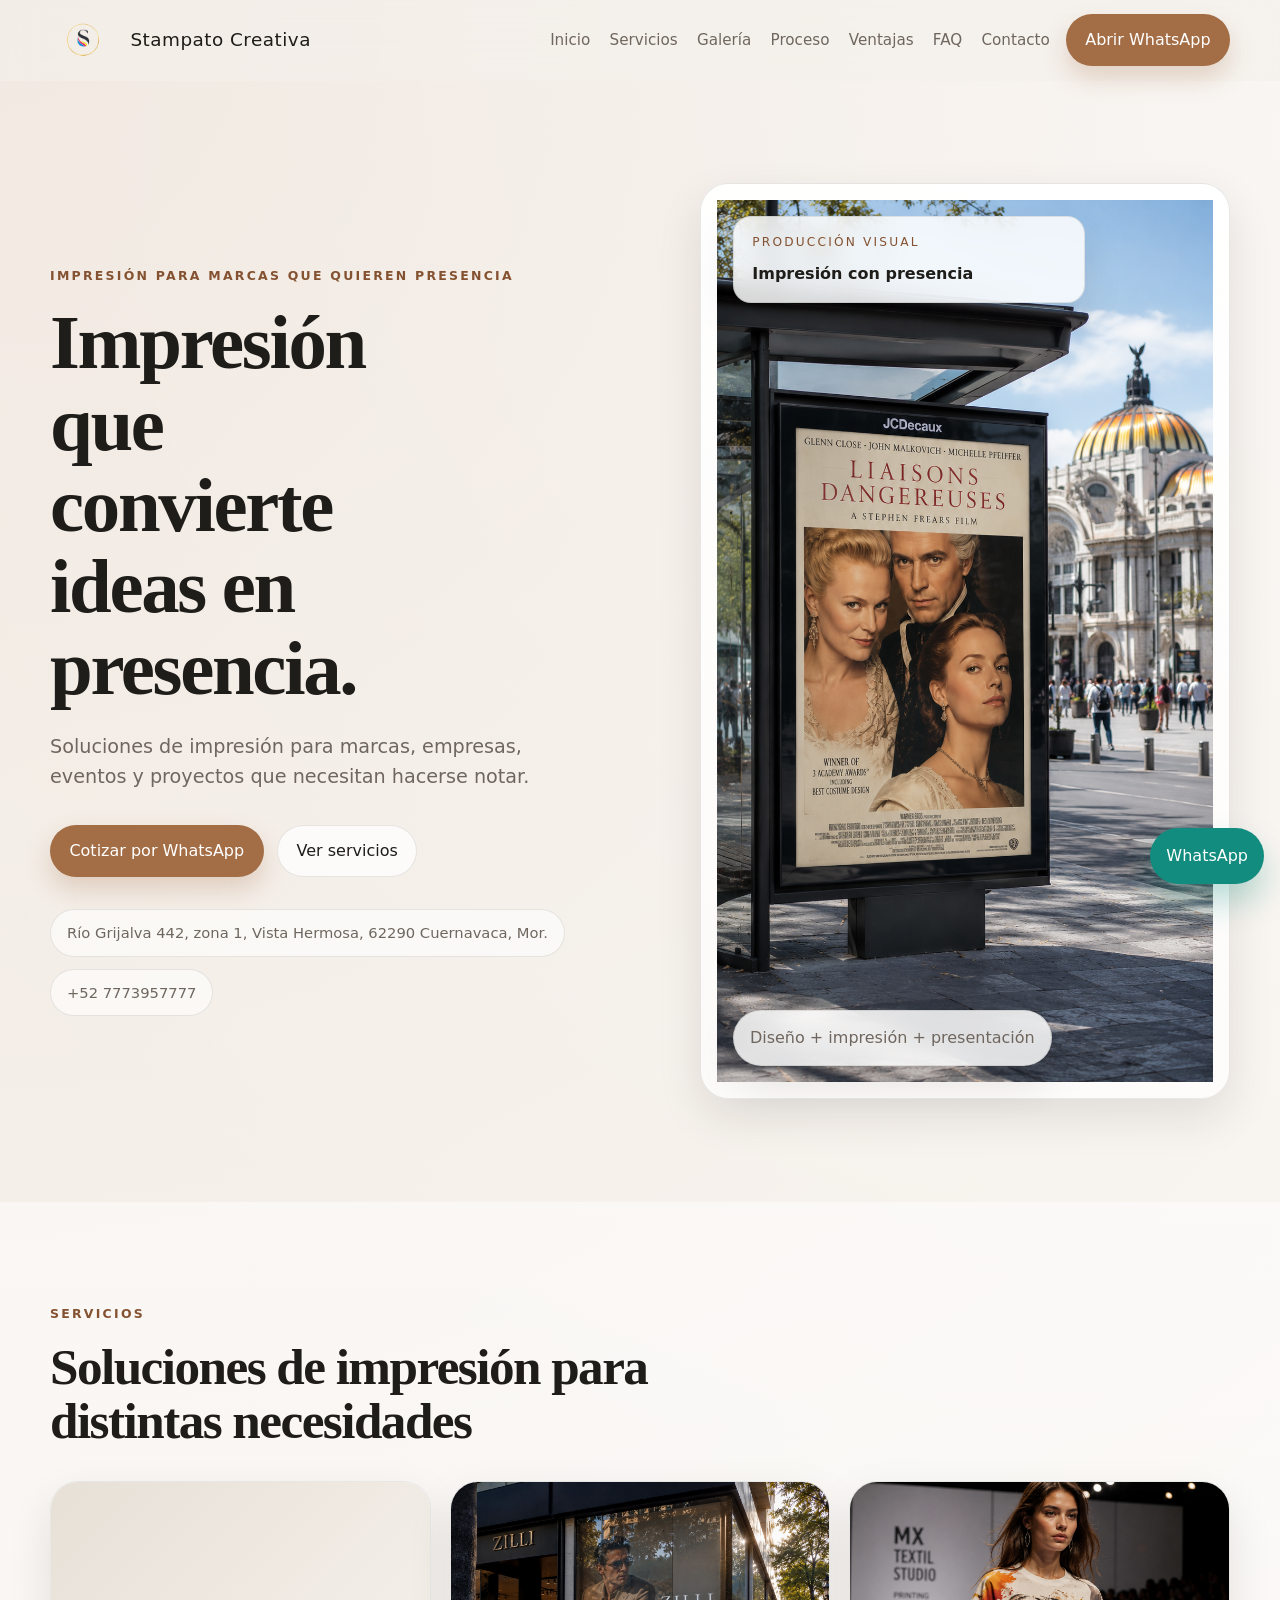
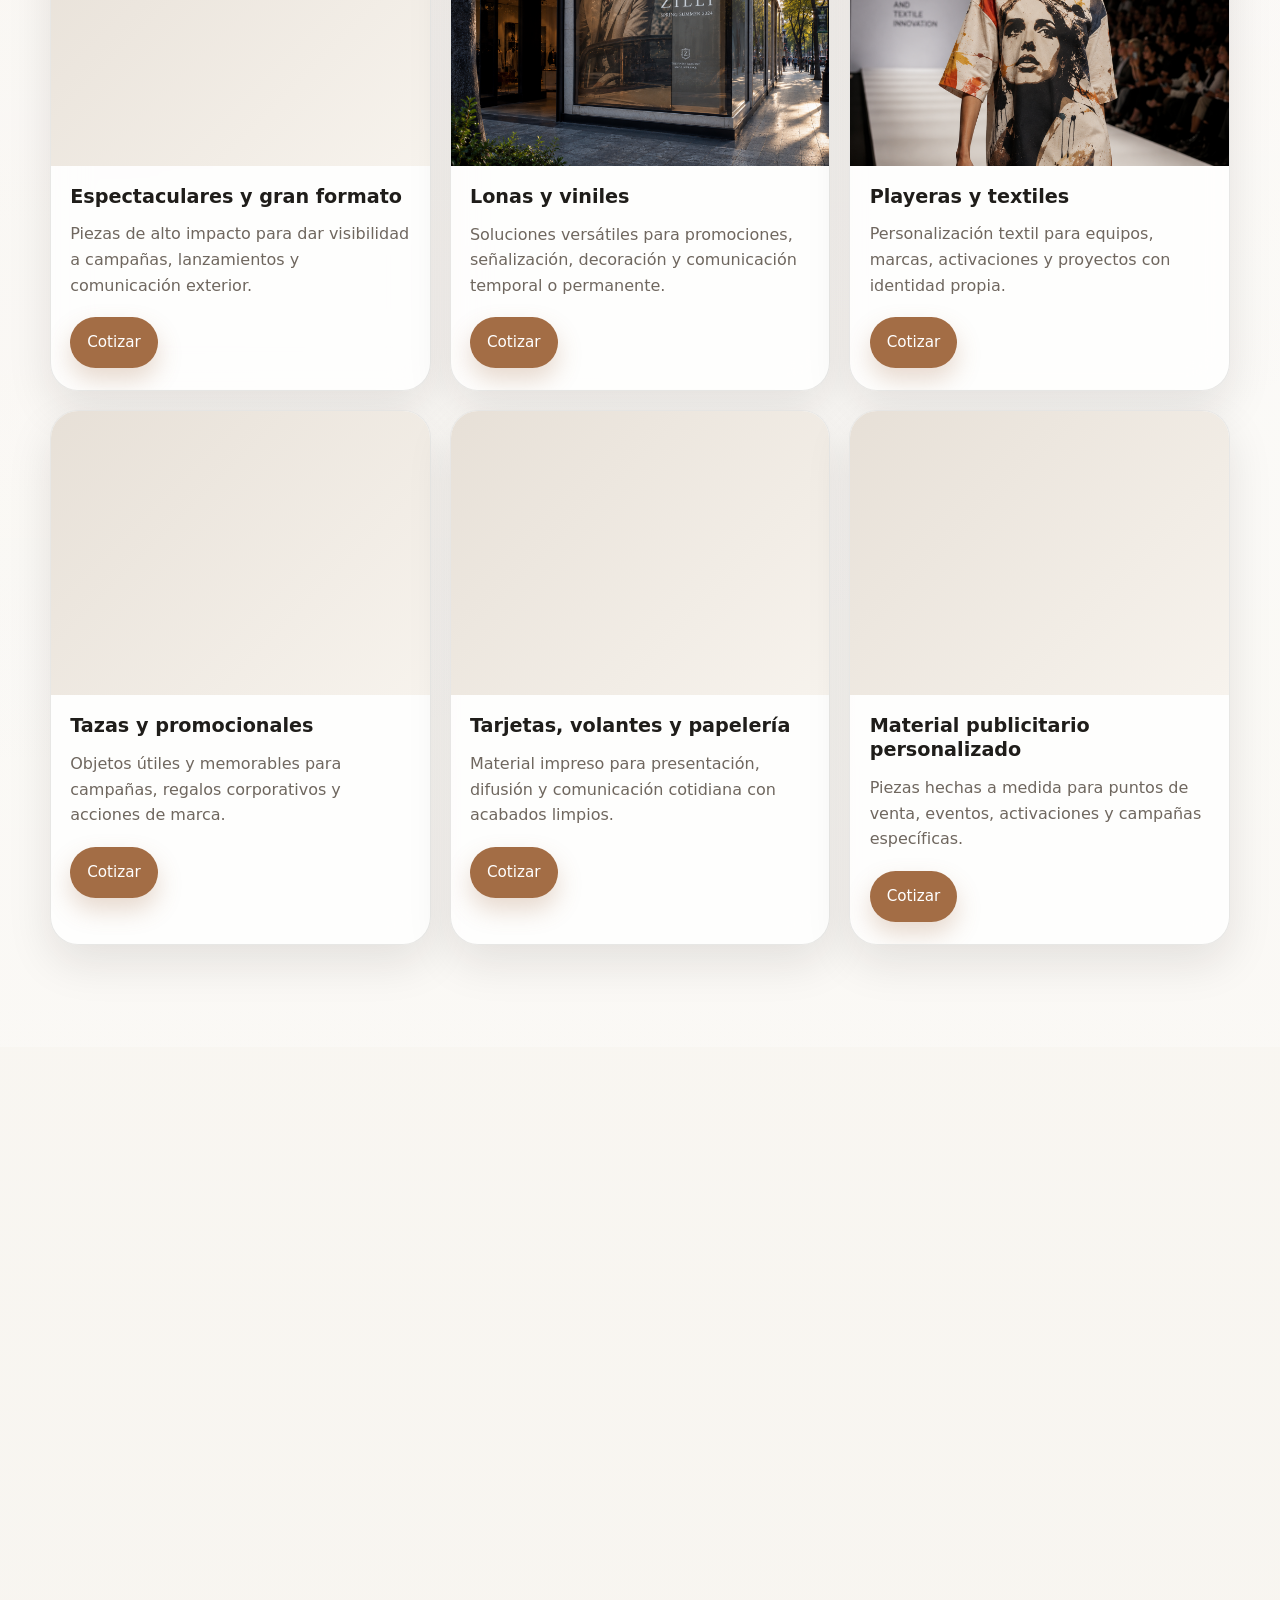
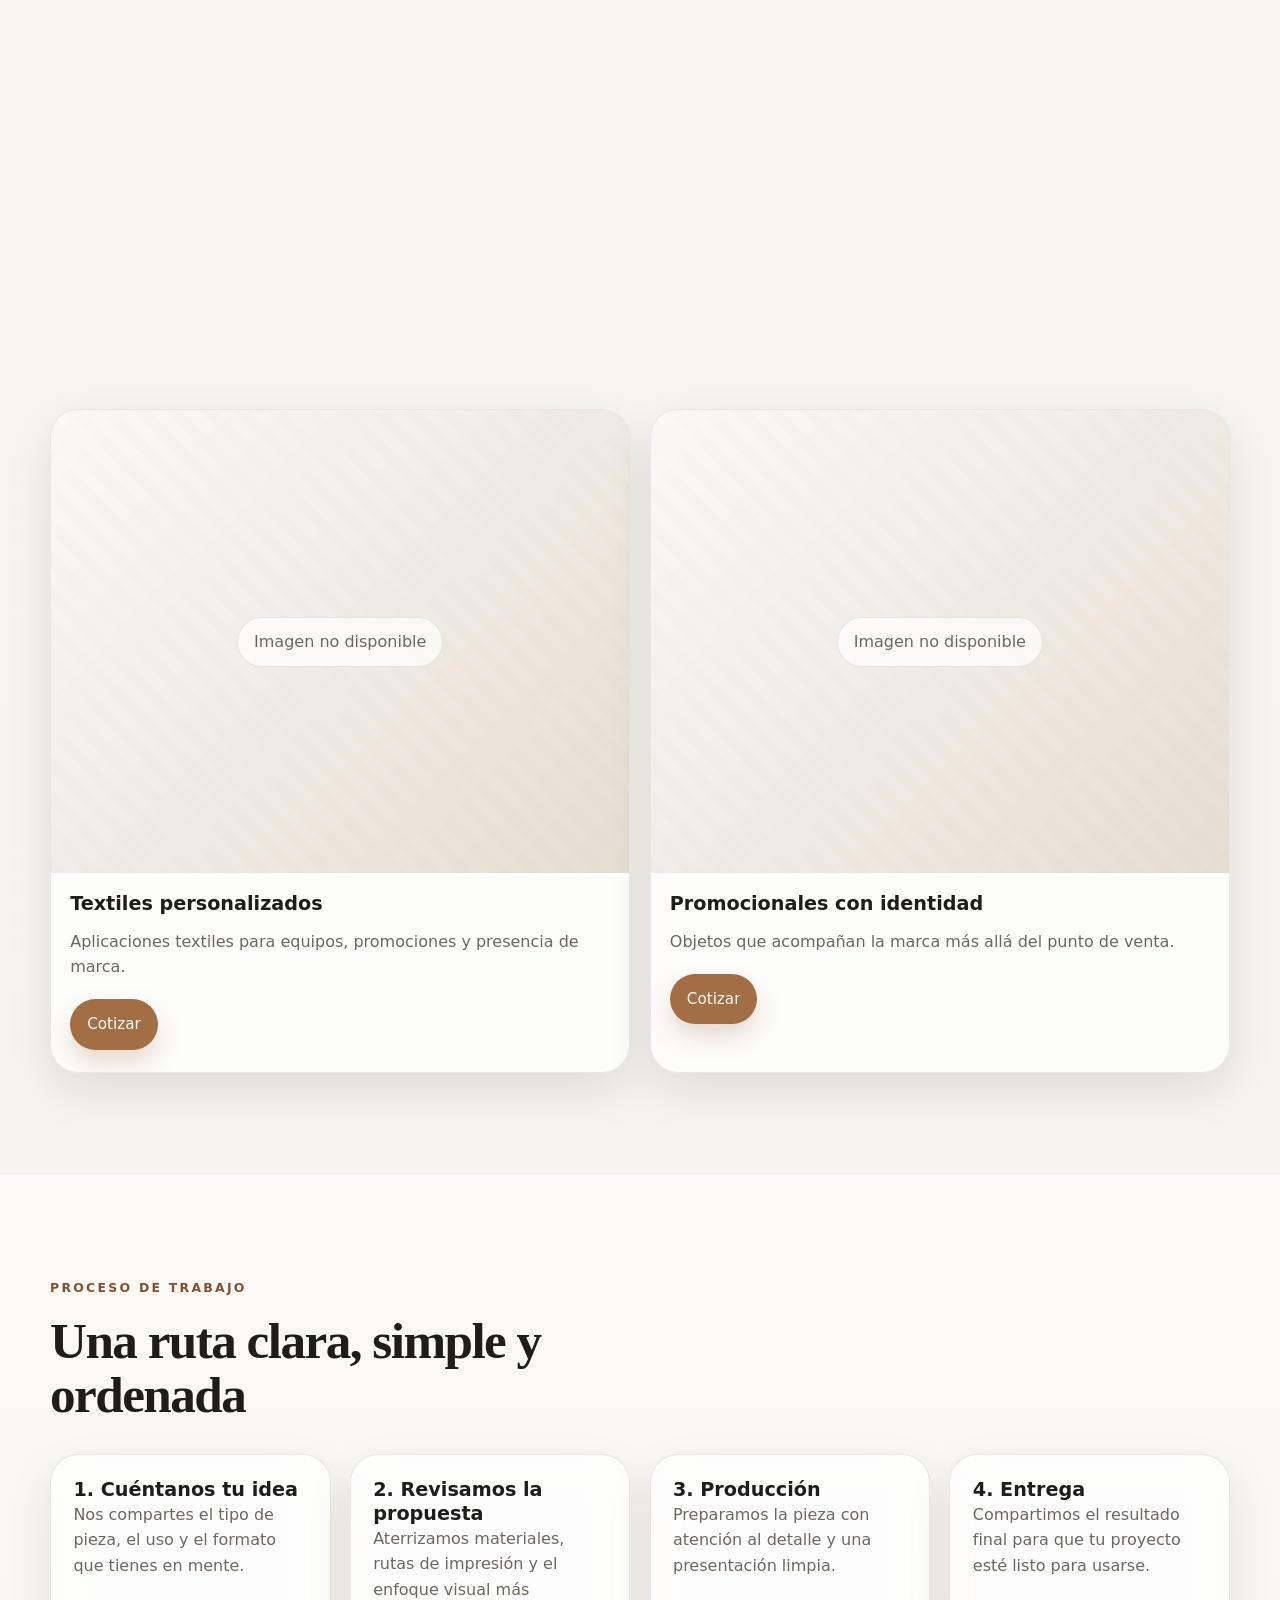
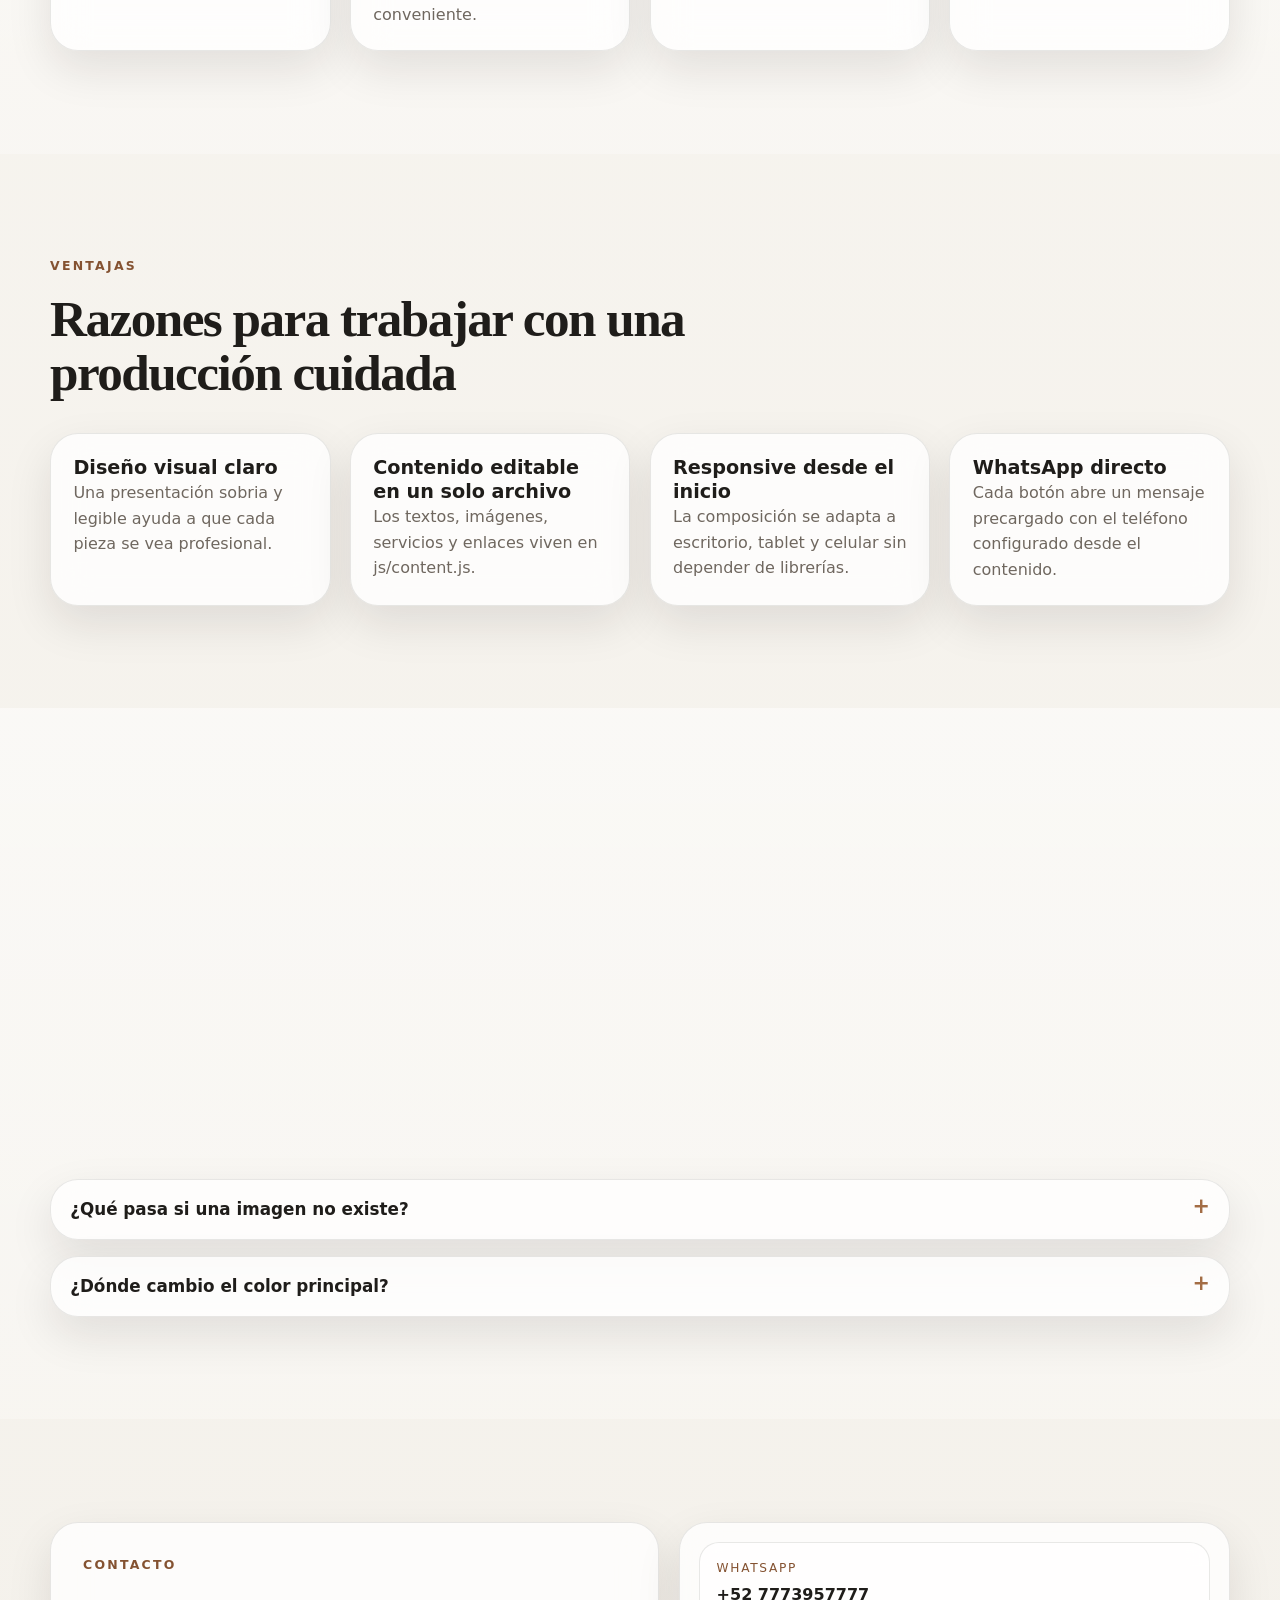
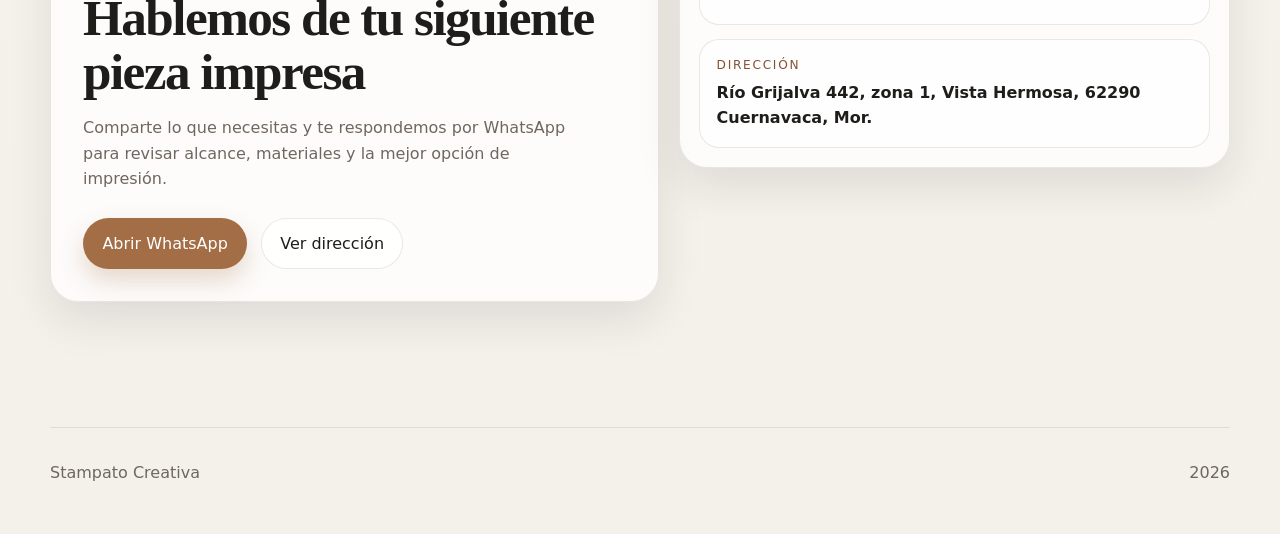
==== index.html @ 57413401 "Initial Stampo Creativa website" ====
<!DOCTYPE html>
<html lang="es">
<head>
  <meta charset="UTF-8">
  <meta name="viewport" content="width=device-width, initial-scale=1.0">
  <meta name="description" content="Stampato Creativa: impresión para marcas, empresas, eventos y proyectos que necesitan hacerse notar.">
  <title>Stampato Creativa</title>
  <link rel="stylesheet" href="css/styles.css">
  <script src="js/content.js" defer></script>
  <script src="js/main.js" defer></script>
</head>
<body>
  <a class="skip-link" href="#contenido">Saltar al contenido</a>

  <header class="site-header" data-header>
    <div class="container header__inner">
      <a class="brand" href="#inicio" aria-label="Ir al inicio">
        <img class="brand__logo" data-brand-logo alt="Stampato Creativa" />
        <span class="brand__text" data-brand></span>
      </a>

      <button class="menu-toggle" type="button" aria-controls="site-navigation" aria-expanded="false" data-menu-toggle>
        <span class="menu-toggle__line"></span>
        <span class="menu-toggle__line"></span>
        <span class="menu-toggle__line"></span>
        <span class="sr-only">Abrir menú</span>
      </button>

      <nav class="site-nav" id="site-navigation" data-site-nav aria-label="Navegación principal">
        <ul class="site-nav__list" data-nav-links></ul>
        <a class="button button--primary header__cta" href="#contacto" data-quote-link></a>
      </nav>
    </div>
  </header>

  <main id="contenido">
    <section class="hero section" id="inicio">
      <div class="container hero__grid">
        <div class="hero__content reveal">
          <p class="eyebrow" data-hero-eyebrow></p>
          <h1 class="hero__title" data-hero-title></h1>
          <p class="hero__lead" data-hero-description></p>
          <div class="hero__actions">
            <a class="button button--primary" href="#contacto" data-hero-whatsapp></a>
            <a class="button button--ghost" href="#servicios" data-hero-secondary></a>
          </div>
          <ul class="hero__meta" data-hero-meta></ul>
        </div>

        <div class="hero__visual reveal" data-hero-visual></div>
      </div>
    </section>

    <section class="section section--soft" id="servicios">
      <div class="container">
        <div class="section-heading reveal">
          <p class="eyebrow" data-section-label="services"></p>
          <h2 data-section-title="services"></h2>
        </div>
        <div class="cards-grid cards-grid--services" data-services-grid></div>
      </div>
    </section>

    <section class="section" id="galeria">
      <div class="container">
        <div class="section-heading reveal">
          <p class="eyebrow" data-section-label="gallery"></p>
          <h2 data-section-title="gallery"></h2>
        </div>
        <div class="gallery-grid" data-gallery-grid></div>
      </div>
    </section>

    <section class="section section--soft" id="proceso">
      <div class="container">
        <div class="section-heading reveal">
          <p class="eyebrow" data-section-label="process"></p>
          <h2 data-section-title="process"></h2>
        </div>
        <div class="process-grid" data-process-grid></div>
      </div>
    </section>

    <section class="section" id="ventajas">
      <div class="container">
        <div class="section-heading reveal">
          <p class="eyebrow" data-section-label="advantages"></p>
          <h2 data-section-title="advantages"></h2>
        </div>
        <div class="advantages-grid" data-advantages-grid></div>
      </div>
    </section>

    <section class="section section--soft" id="preguntas-frecuentes">
      <div class="container">
        <div class="section-heading reveal">
          <p class="eyebrow" data-section-label="faq"></p>
          <h2 data-section-title="faq"></h2>
        </div>
        <div class="faq" data-faq-list></div>
      </div>
    </section>

    <section class="section" id="contacto">
      <div class="container contact-grid">
        <div class="contact-card reveal">
          <p class="eyebrow" data-section-label="contact"></p>
          <h2 data-contact-title></h2>
          <p class="contact-card__lead" data-contact-description></p>
          <div class="contact-card__actions">
            <a class="button button--primary" data-contact-whatsapp></a>
            <a class="button button--ghost" data-contact-map></a>
          </div>
        </div>

        <div class="contact-details reveal">
          <div class="info-panel" data-contact-info></div>
          <div class="social-panel" data-social-panel hidden>
            <h3 data-social-title></h3>
            <div class="social-links" data-social-links></div>
          </div>
        </div>
      </div>
    </section>
  </main>

  <footer class="site-footer">
    <div class="container footer__inner">
      <p data-footer-copy></p>
      <p class="footer__year" data-footer-year></p>
    </div>
  </footer>

  <button class="floating-whatsapp" type="button" data-floating-whatsapp aria-label="Contactar por WhatsApp"></button>

  <div class="lightbox" data-lightbox hidden aria-hidden="true">
    <div class="lightbox__backdrop" data-lightbox-close></div>
    <figure class="lightbox__dialog" role="dialog" aria-modal="true" aria-label="Vista ampliada de imagen">
      <button class="lightbox__close" type="button" data-lightbox-close aria-label="Cerrar vista ampliada">×</button>
      <img class="lightbox__image" data-lightbox-image alt="">
      <figcaption class="lightbox__caption" data-lightbox-caption></figcaption>
    </figure>
  </div>

  <template data-card-template>
    <article class="card reveal">
      <div class="card__media" data-card-media></div>
      <div class="card__body">
        <h3 data-card-title></h3>
        <p data-card-description></p>
        <div class="card__actions">
          <a class="button button--small button--primary" data-card-button href="#"></a>
        </div>
      </div>
    </article>
  </template>

  <noscript>
    <div class="noscript">Este sitio necesita JavaScript para mostrar el contenido editable.</div>
  </noscript>
</body>
</html>
---- css/styles.css ----
:root {
  --bg: #f4f1eb;
  --surface: rgba(255, 255, 255, 0.76);
  --surface-strong: #ffffff;
  --surface-soft: #efe9df;
  --text: #1f1d1a;
  --muted: #6f675f;
  --border: rgba(31, 29, 26, 0.1);
  --accent: #a36d45;
  --accent-strong: #845231;
  --shadow: 0 18px 45px rgba(25, 21, 17, 0.1);
  --radius-lg: 28px;
  --radius-md: 20px;
  --radius-sm: 14px;
  --container: 1180px;
  --transition: 220ms ease;
}

* {
  box-sizing: border-box;
}

html {
  scroll-behavior: smooth;
}

body {
  margin: 0;
  font-family: system-ui, -apple-system, BlinkMacSystemFont, 'Segoe UI', sans-serif;
  color: var(--text);
  background:
    radial-gradient(circle at top left, rgba(163, 109, 69, 0.12), transparent 34%),
    radial-gradient(circle at top right, rgba(255, 255, 255, 0.85), transparent 24%),
    linear-gradient(180deg, #fbf9f5 0%, var(--bg) 100%);
  line-height: 1.6;
  text-rendering: optimizeLegibility;
}

img {
  display: block;
  max-width: 100%;
}

a {
  color: inherit;
  text-decoration: none;
}

button,
a {
  -webkit-tap-highlight-color: transparent;
}

button {
  font: inherit;
}

.container {
  width: min(100% - 2rem, var(--container));
  margin-inline: auto;
}

.section {
  padding: clamp(4.5rem, 8vw, 7rem) 0;
}

.section--soft {
  background: linear-gradient(180deg, rgba(255, 255, 255, 0.5), rgba(255, 255, 255, 0.28));
}

.skip-link {
  position: absolute;
  left: 1rem;
  top: 1rem;
  padding: 0.75rem 1rem;
  background: var(--text);
  color: #fff;
  border-radius: 999px;
  transform: translateY(-180%);
  transition: transform var(--transition);
  z-index: 1000;
}

.skip-link:focus {
  transform: translateY(0);
}

.site-header {
  position: sticky;
  top: 0;
  z-index: 50;
  backdrop-filter: blur(16px);
  background: rgba(244, 241, 235, 0.6);
  border-bottom: 1px solid transparent;
  transition: background var(--transition), border-color var(--transition), box-shadow var(--transition);
}

.site-header.is-scrolled {
  background: rgba(247, 244, 239, 0.9);
  border-bottom-color: var(--border);
  box-shadow: 0 8px 24px rgba(25, 21, 17, 0.06);
}

.header__inner {
  min-height: 5rem;
  display: flex;
  align-items: center;
  justify-content: space-between;
  gap: 1rem;
}

.brand {
  display: inline-flex;
  align-items: center;
  gap: 0.9rem;
  font-weight: 700;
  letter-spacing: 0.03em;
}

.brand__mark {
  width: 2.75rem;
  aspect-ratio: 1;
  display: grid;
  place-items: center;
  border-radius: 50%;
  background: var(--text);
  color: #fff;
  font-size: 0.85rem;
}

.brand__text {
  font-size: 1.15rem;
  font-weight: 400;
}

.brand__logo {
  height: 2.75rem;
  width: auto;
  object-fit: contain;
}

.menu-toggle {
  display: none;
  width: 3rem;
  height: 3rem;
  border: 1px solid var(--border);
  border-radius: 50%;
  background: var(--surface-strong);
  align-items: center;
  justify-content: center;
  gap: 0.25rem;
  flex-direction: column;
  box-shadow: var(--shadow);
  cursor: pointer;
}

.menu-toggle__line {
  width: 1rem;
  height: 2px;
  background: var(--text);
  border-radius: 999px;
}

.site-nav {
  display: flex;
  align-items: center;
  gap: 1rem;
}

.site-nav__list {
  display: flex;
  align-items: center;
  gap: 1.2rem;
  list-style: none;
  margin: 0;
  padding: 0;
}

.site-nav__list a {
  position: relative;
  color: var(--muted);
  font-size: 0.95rem;
  transition: color var(--transition);
}

.site-nav__list a::after {
  content: '';
  position: absolute;
  left: 0;
  bottom: -0.35rem;
  width: 100%;
  height: 2px;
  background: var(--accent);
  transform: scaleX(0);
  transform-origin: left;
  transition: transform var(--transition);
}

.site-nav__list a:hover,
.site-nav__list a:focus-visible {
  color: var(--text);
}

.site-nav__list a:hover::after,
.site-nav__list a:focus-visible::after {
  transform: scaleX(1);
}

.hero__grid {
  display: grid;
  grid-template-columns: minmax(0, 1.05fr) minmax(320px, 0.95fr);
  gap: clamp(2rem, 5vw, 4rem);
  align-items: center;
}

.hero__content {
  padding: clamp(1rem, 2vw, 2rem) 0;
}

.eyebrow {
  margin: 0 0 1rem;
  font-size: 0.78rem;
  font-weight: 700;
  letter-spacing: 0.18em;
  text-transform: uppercase;
  color: var(--accent-strong);
}

.hero__title,
.section-heading h2,
.contact-card h2 {
  margin: 0;
  font-family: 'Iowan Old Style', 'Palatino Linotype', 'Book Antiqua', Georgia, serif;
  font-weight: 600;
  line-height: 1.06;
  letter-spacing: -0.03em;
}

.hero__title {
  font-size: clamp(3rem, 6vw, 5.5rem);
  max-width: 10ch;
}

.hero__lead {
  max-width: 34rem;
  margin: 1.4rem 0 0;
  font-size: clamp(1.02rem, 1.6vw, 1.2rem);
  color: var(--muted);
}

.hero__actions {
  display: flex;
  flex-wrap: wrap;
  gap: 0.85rem;
  margin-top: 2rem;
}

.hero__meta {
  display: flex;
  flex-wrap: wrap;
  gap: 0.75rem;
  list-style: none;
  margin: 2rem 0 0;
  padding: 0;
}

.hero__meta li {
  padding: 0.7rem 1rem;
  border-radius: 999px;
  border: 1px solid var(--border);
  background: rgba(255, 255, 255, 0.6);
  color: var(--muted);
  font-size: 0.92rem;
}

.hero__visual {
  position: relative;
}

.hero-visual__frame {
  position: relative;
  padding: 1rem;
  border-radius: var(--radius-lg);
  background: linear-gradient(180deg, rgba(255, 255, 255, 0.95), rgba(255, 255, 255, 0.68));
  border: 1px solid var(--border);
  box-shadow: var(--shadow);
}

.hero-visual__frame .media {
  aspect-ratio: 9 / 16;
  min-height: 0;
}

.hero-visual__label,
.hero-visual__chip {
  position: absolute;
  left: 2rem;
  right: 2rem;
  max-width: 22rem;
  backdrop-filter: blur(12px);
  background: rgba(255, 255, 255, 0.84);
  border: 1px solid var(--border);
  box-shadow: 0 18px 40px rgba(25, 21, 17, 0.1);
}

.hero-visual__label {
  top: 2rem;
  padding: 1rem 1.15rem;
  border-radius: 18px;
}

.hero-visual__label span {
  display: block;
  font-size: 0.76rem;
  text-transform: uppercase;
  letter-spacing: 0.18em;
  color: var(--accent-strong);
}

.hero-visual__label strong {
  display: block;
  margin-top: 0.5rem;
  font-size: 1rem;
}

.hero-visual__chip {
  bottom: 2rem;
  width: fit-content;
  padding: 0.9rem 1rem;
  border-radius: 999px;
  color: var(--muted);
}

.section-heading {
  margin-bottom: 2rem;
  max-width: 40rem;
}

.section-heading h2,
.contact-card h2 {
  font-size: clamp(2rem, 4vw, 3.2rem);
}

.cards-grid,
.gallery-grid,
.process-grid,
.advantages-grid {
  display: grid;
  gap: 1.2rem;
}

.cards-grid--services,
.gallery-grid {
  grid-template-columns: repeat(12, minmax(0, 1fr));
}

.cards-grid--services .card {
  grid-column: span 4;
}

.gallery-grid .card {
  grid-column: span 6;
}

.process-grid,
.advantages-grid {
  grid-template-columns: repeat(4, minmax(0, 1fr));
}

.card,
.info-card,
.faq-item,
.contact-card,
.info-panel,
.social-panel {
  border: 1px solid var(--border);
  border-radius: var(--radius-lg);
  background: var(--surface);
  box-shadow: var(--shadow);
  backdrop-filter: blur(18px);
}

.card {
  overflow: hidden;
  display: flex;
  flex-direction: column;
  min-height: 100%;
}

.card__body {
  padding: 1.2rem 1.2rem 1.4rem;
  display: grid;
  gap: 0.8rem;
}

.card__body h3,
.info-card h3,
.social-panel h3 {
  margin: 0;
  font-size: 1.2rem;
  line-height: 1.25;
}

.card__body p,
.info-card p,
.faq-item__answer,
.contact-card__lead {
  margin: 0;
  color: var(--muted);
}

.card__actions {
  margin-top: 0.4rem;
}

.media {
  position: relative;
  overflow: hidden;
  background: linear-gradient(135deg, #e7e0d7, #f7f3ed);
  min-height: 16rem;
}

.media img,
.media__fallback {
  width: 100%;
  height: 100%;
  object-fit: cover;
}

.media__fallback {
  position: absolute;
  inset: 0;
  display: grid;
  place-items: center;
  color: var(--muted);
  background:
    linear-gradient(135deg, rgba(255, 255, 255, 0.78), rgba(227, 218, 206, 0.86)),
    repeating-linear-gradient(45deg, rgba(163, 109, 69, 0.08) 0 12px, rgba(255, 255, 255, 0.05) 12px 24px);
  opacity: 0;
  transition: opacity var(--transition);
}

.media__fallback span {
  padding: 0.7rem 1rem;
  border-radius: 999px;
  border: 1px solid var(--border);
  background: rgba(255, 255, 255, 0.72);
}

.media.is-broken img {
  opacity: 0;
}

.media.is-broken .media__fallback {
  opacity: 1;
}

.media--zoomable {
  cursor: zoom-in;
}

.media--service {
  aspect-ratio: 4 / 3;
}

.media--gallery {
  aspect-ratio: 5 / 4;
}

.info-card {
  padding: 1.4rem;
}

.process-grid .info-card,
.advantages-grid .info-card {
  min-height: 100%;
}

.faq {
  display: grid;
  gap: 1rem;
}

.faq-item {
  padding: 1rem 1.2rem;
}

.faq-item summary {
  cursor: pointer;
  list-style: none;
  font-weight: 600;
  font-size: 1.05rem;
}

.faq-item summary::-webkit-details-marker {
  display: none;
}

.faq-item summary::after {
  content: '+';
  float: right;
  color: var(--accent);
  font-size: 1.3rem;
  line-height: 1;
}

.faq-item[open] summary::after {
  content: '–';
}

.faq-item__answer {
  padding-top: 0.8rem;
}

.contact-grid {
  display: grid;
  grid-template-columns: minmax(0, 1.05fr) minmax(0, 0.95fr);
  gap: 1.2rem;
  align-items: start;
}

.contact-card {
  padding: clamp(1.4rem, 3vw, 2rem);
}

.contact-card__lead {
  max-width: 32rem;
  margin-top: 1rem;
}

.contact-card__actions {
  display: flex;
  flex-wrap: wrap;
  gap: 0.85rem;
  margin-top: 1.6rem;
}

.contact-details {
  display: grid;
  gap: 1rem;
}

.info-panel,
.social-panel {
  padding: 1.2rem;
}

.info-panel {
  display: grid;
  gap: 0.9rem;
}

.info-panel__item {
  display: grid;
  gap: 0.25rem;
  padding: 1rem 1.05rem;
  border-radius: var(--radius-md);
  background: rgba(255, 255, 255, 0.7);
  border: 1px solid var(--border);
}

.info-panel__item strong {
  font-size: 1rem;
}

.info-panel__label {
  font-size: 0.76rem;
  letter-spacing: 0.14em;
  text-transform: uppercase;
  color: var(--accent-strong);
}

.social-links {
  display: flex;
  flex-wrap: wrap;
  gap: 0.75rem;
  margin-top: 0.9rem;
}

.social-link {
  padding: 0.8rem 1rem;
  border-radius: 999px;
  border: 1px solid var(--border);
  background: rgba(255, 255, 255, 0.75);
  color: var(--text);
}

.social-link:hover,
.social-link:focus-visible {
  border-color: rgba(163, 109, 69, 0.35);
}

.button {
  display: inline-flex;
  align-items: center;
  justify-content: center;
  gap: 0.5rem;
  min-height: 3rem;
  padding: 0.75rem 1.15rem;
  border-radius: 999px;
  border: 1px solid transparent;
  transition: transform var(--transition), background var(--transition), border-color var(--transition), color var(--transition), box-shadow var(--transition);
  cursor: pointer;
  white-space: nowrap;
}

.button:hover,
.button:focus-visible {
  transform: translateY(-1px);
}

.button--primary {
  color: #fff;
  background: var(--accent);
  box-shadow: 0 12px 24px rgba(163, 109, 69, 0.25);
}

.button--primary:hover,
.button--primary:focus-visible {
  background: var(--accent-strong);
}

.button--ghost {
  background: rgba(255, 255, 255, 0.74);
  border-color: var(--border);
  color: var(--text);
}

.button--small {
  min-height: 2.7rem;
  padding-inline: 1rem;
  font-size: 0.95rem;
}

.site-footer {
  padding: 1.4rem 0 2rem;
}

.footer__inner {
  display: flex;
  align-items: center;
  justify-content: space-between;
  gap: 1rem;
  padding-top: 1rem;
  border-top: 1px solid var(--border);
  color: var(--muted);
}

.footer__year {
  margin: 0;
}

.floating-whatsapp {
  position: fixed;
  right: 1rem;
  bottom: 1rem;
  z-index: 60;
  min-width: 3.5rem;
  min-height: 3.5rem;
  padding: 0 1rem;
  border: none;
  border-radius: 999px;
  background: #128c7e;
  color: #fff;
  box-shadow: 0 18px 32px rgba(18, 140, 126, 0.28);
  cursor: pointer;
}

.floating-whatsapp::before {
  content: 'WhatsApp';
}

.lightbox {
  position: fixed;
  inset: 0;
  z-index: 120;
  display: grid;
  place-items: center;
  padding: 1rem;
}

.lightbox[hidden] {
  display: none !important;
}

.lightbox__backdrop {
  position: absolute;
  inset: 0;
  background: rgba(17, 15, 13, 0.78);
}

.lightbox__dialog {
  position: relative;
  z-index: 1;
  width: min(100%, 980px);
  margin: 0;
  padding: 1rem;
  border-radius: var(--radius-lg);
  background: rgba(255, 255, 255, 0.95);
  box-shadow: 0 28px 80px rgba(0, 0, 0, 0.35);
  overflow: hidden;
  display: grid;
  gap: 0.85rem;
}

.lightbox__image {
  display: block;
  width: 100%;
  aspect-ratio: 16 / 10;
  max-height: 74vh;
  object-fit: cover;
  border-radius: calc(var(--radius-lg) - 0.5rem);
  background: linear-gradient(135deg, #efe9df, #f8f5f0);
}

.lightbox__caption {
  min-height: 1.5rem;
}

.lightbox__close {
  position: absolute;
  top: 0.7rem;
  right: 0.7rem;
  width: 2.5rem;
  height: 2.5rem;
  border: 1px solid var(--border);
  border-radius: 50%;
  background: rgba(255, 255, 255, 0.95);
  cursor: pointer;
  font-size: 1.4rem;
}

.lightbox__caption {
  margin: 0.85rem 0 0;
  color: var(--muted);
  text-align: center;
}

.sr-only {
  position: absolute;
  width: 1px;
  height: 1px;
  padding: 0;
  margin: -1px;
  overflow: hidden;
  clip: rect(0, 0, 0, 0);
  white-space: nowrap;
  border: 0;
}

.reveal {
  opacity: 0;
  transform: translateY(24px);
  transition: opacity 700ms ease, transform 700ms ease;
}

.reveal.is-visible {
  opacity: 1;
  transform: translateY(0);
}

.noscript {
  position: fixed;
  inset: auto 1rem 1rem 1rem;
  padding: 1rem 1.2rem;
  border-radius: var(--radius-md);
  background: #fff;
  border: 1px solid var(--border);
  box-shadow: var(--shadow);
}

@media (max-width: 1024px) {
  .hero__grid,
  .contact-grid {
    grid-template-columns: 1fr;
  }

  .cards-grid--services .card,
  .gallery-grid .card,
  .process-grid,
  .advantages-grid {
    grid-template-columns: repeat(2, minmax(0, 1fr));
  }
}

@media (max-width: 900px) {
  .menu-toggle {
    display: inline-flex;
  }

  .site-nav {
    position: fixed;
    top: 5rem;
    left: 1rem;
    right: 1rem;
    display: grid;
    gap: 1rem;
    padding: 1rem;
    border: 1px solid var(--border);
    border-radius: 24px;
    background: rgba(251, 248, 243, 0.96);
    box-shadow: var(--shadow);
    transform: translateY(-140%);
    opacity: 0;
    pointer-events: none;
    transition: transform var(--transition), opacity var(--transition);
  }

  .site-nav[data-open='true'] {
    transform: translateY(0);
    opacity: 1;
    pointer-events: auto;
  }

  .site-nav__list {
    flex-direction: column;
    align-items: flex-start;
    gap: 0.85rem;
  }

  .header__cta {
    width: 100%;
  }

  .cards-grid--services .card,
  .gallery-grid .card,
  .process-grid,
  .advantages-grid {
    grid-template-columns: 1fr;
  }

  .cards-grid--services .card,
  .gallery-grid .card {
    grid-column: span 12;
  }

  .footer__inner {
    flex-direction: column;
    align-items: flex-start;
  }
}

@media (max-width: 640px) {
  .container {
    width: min(100% - 1.2rem, var(--container));
  }

  .section {
    padding: 4rem 0;
  }

  .hero__title {
    font-size: clamp(2.4rem, 12vw, 3.5rem);
  }

  .hero-visual__frame .media {
    aspect-ratio: 9 / 16;
    min-height: 0;
  }

  .hero-visual__label,
  .hero-visual__chip {
    left: 1rem;
    right: 1rem;
  }

  .hero-visual__label {
    top: 1rem;
  }

  .hero-visual__chip {
    bottom: 1rem;
  }

  .floating-whatsapp {
    min-width: 3.15rem;
  }

  .floating-whatsapp::before {
    content: 'WA';
  }
}

body.nav-open {
  overflow: hidden;
}

body.lightbox-open {
  overflow: hidden;
}
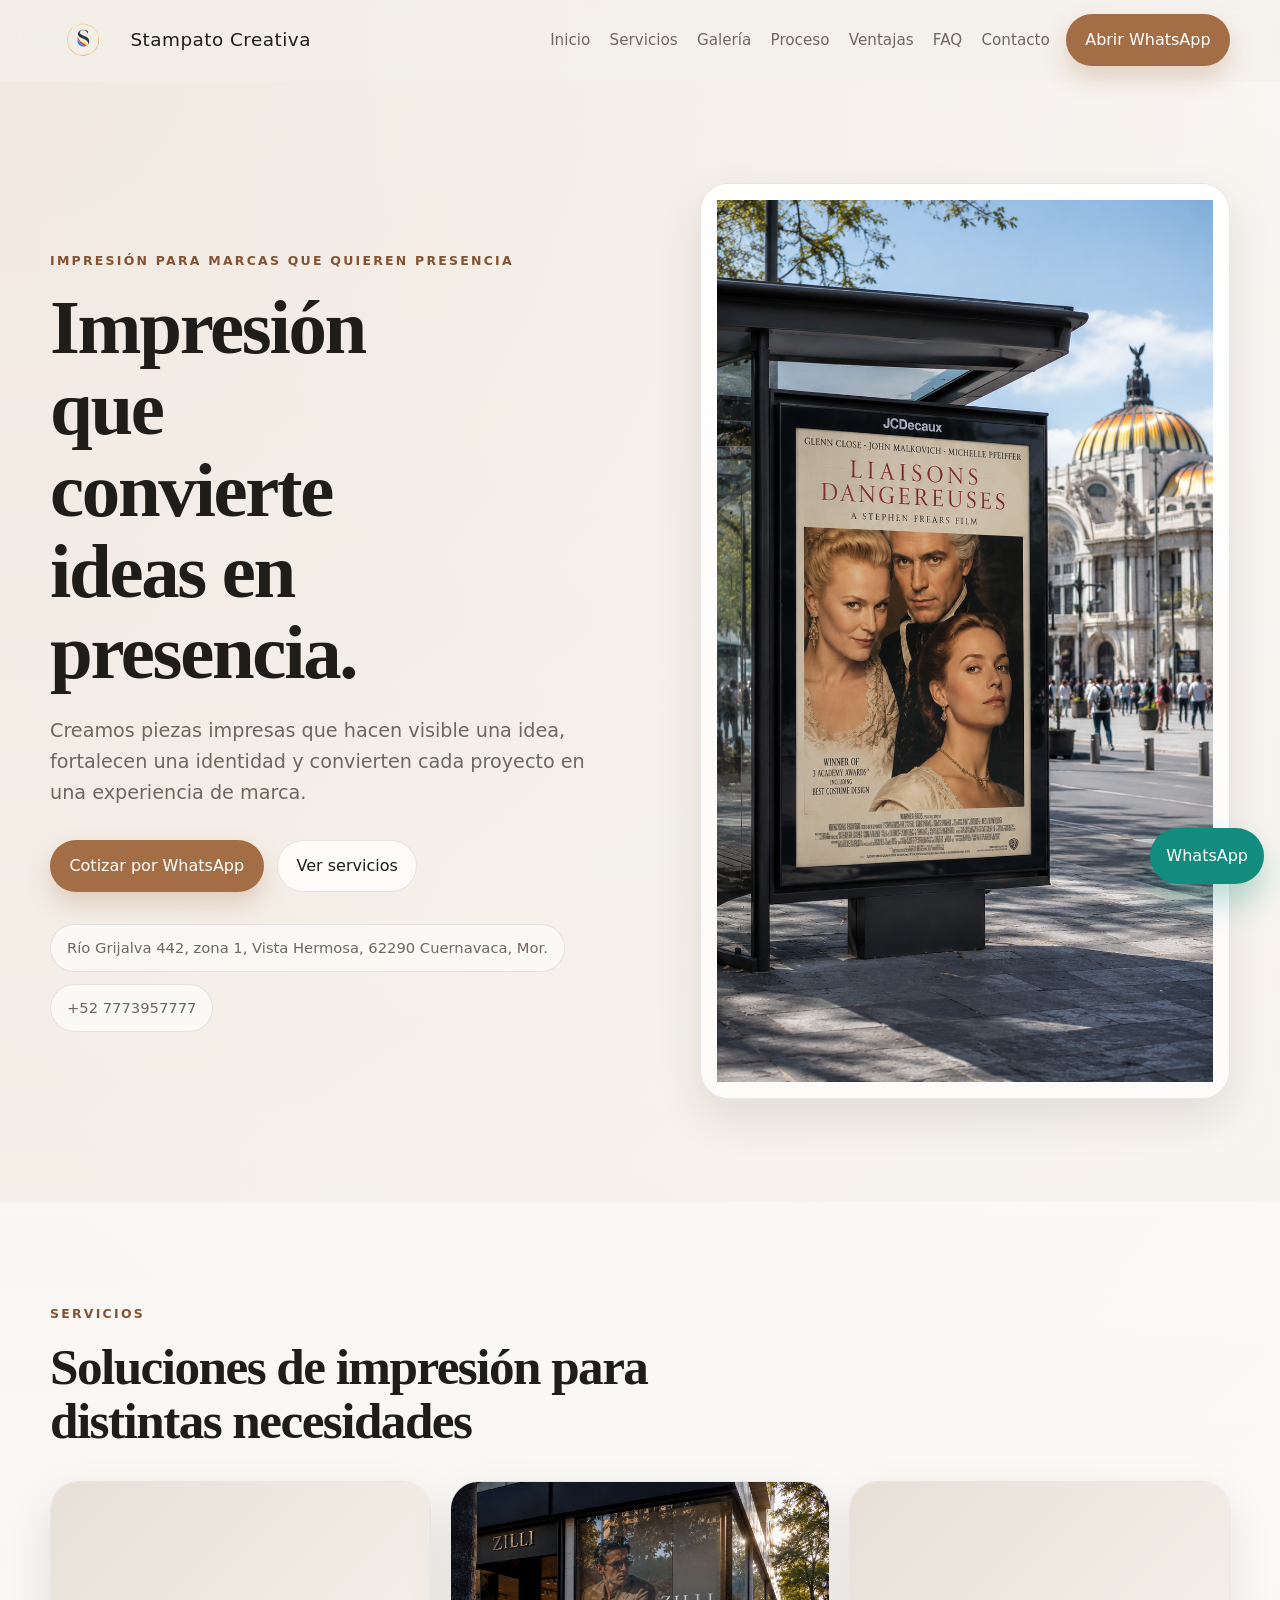
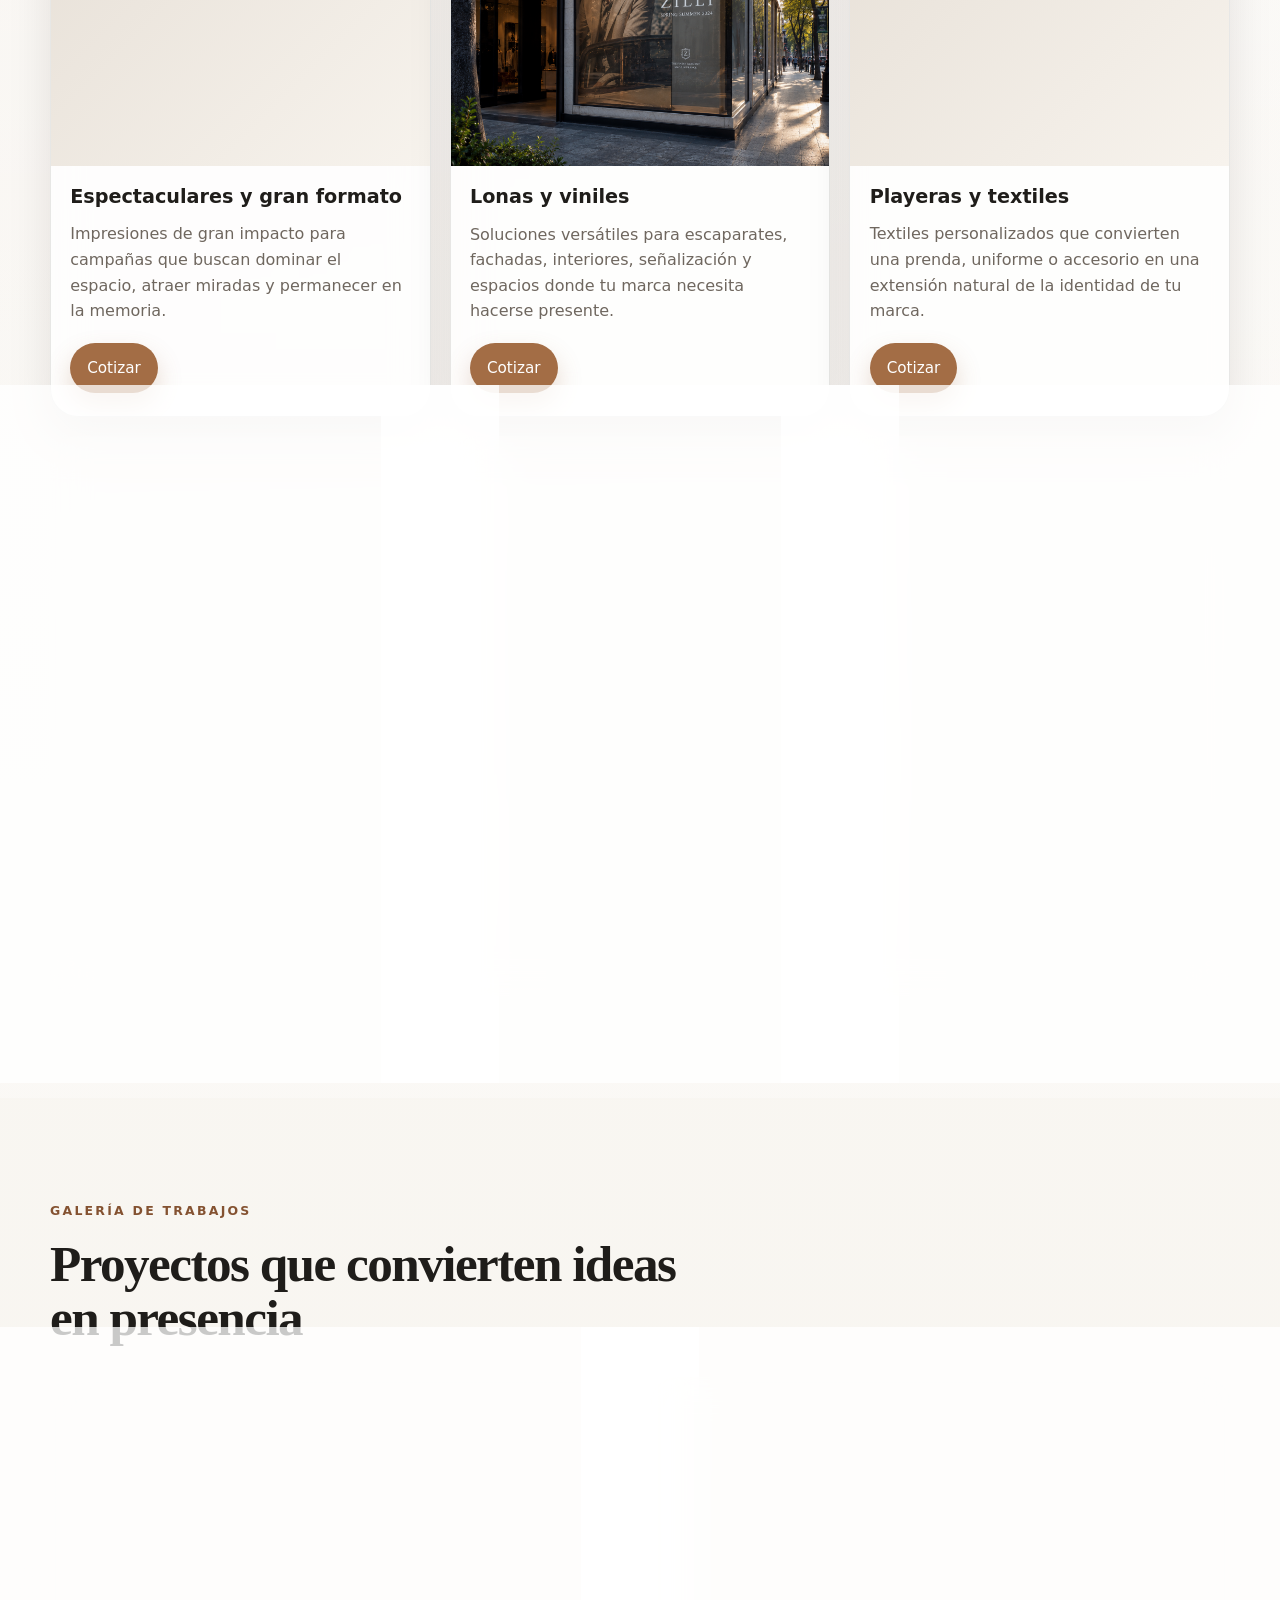
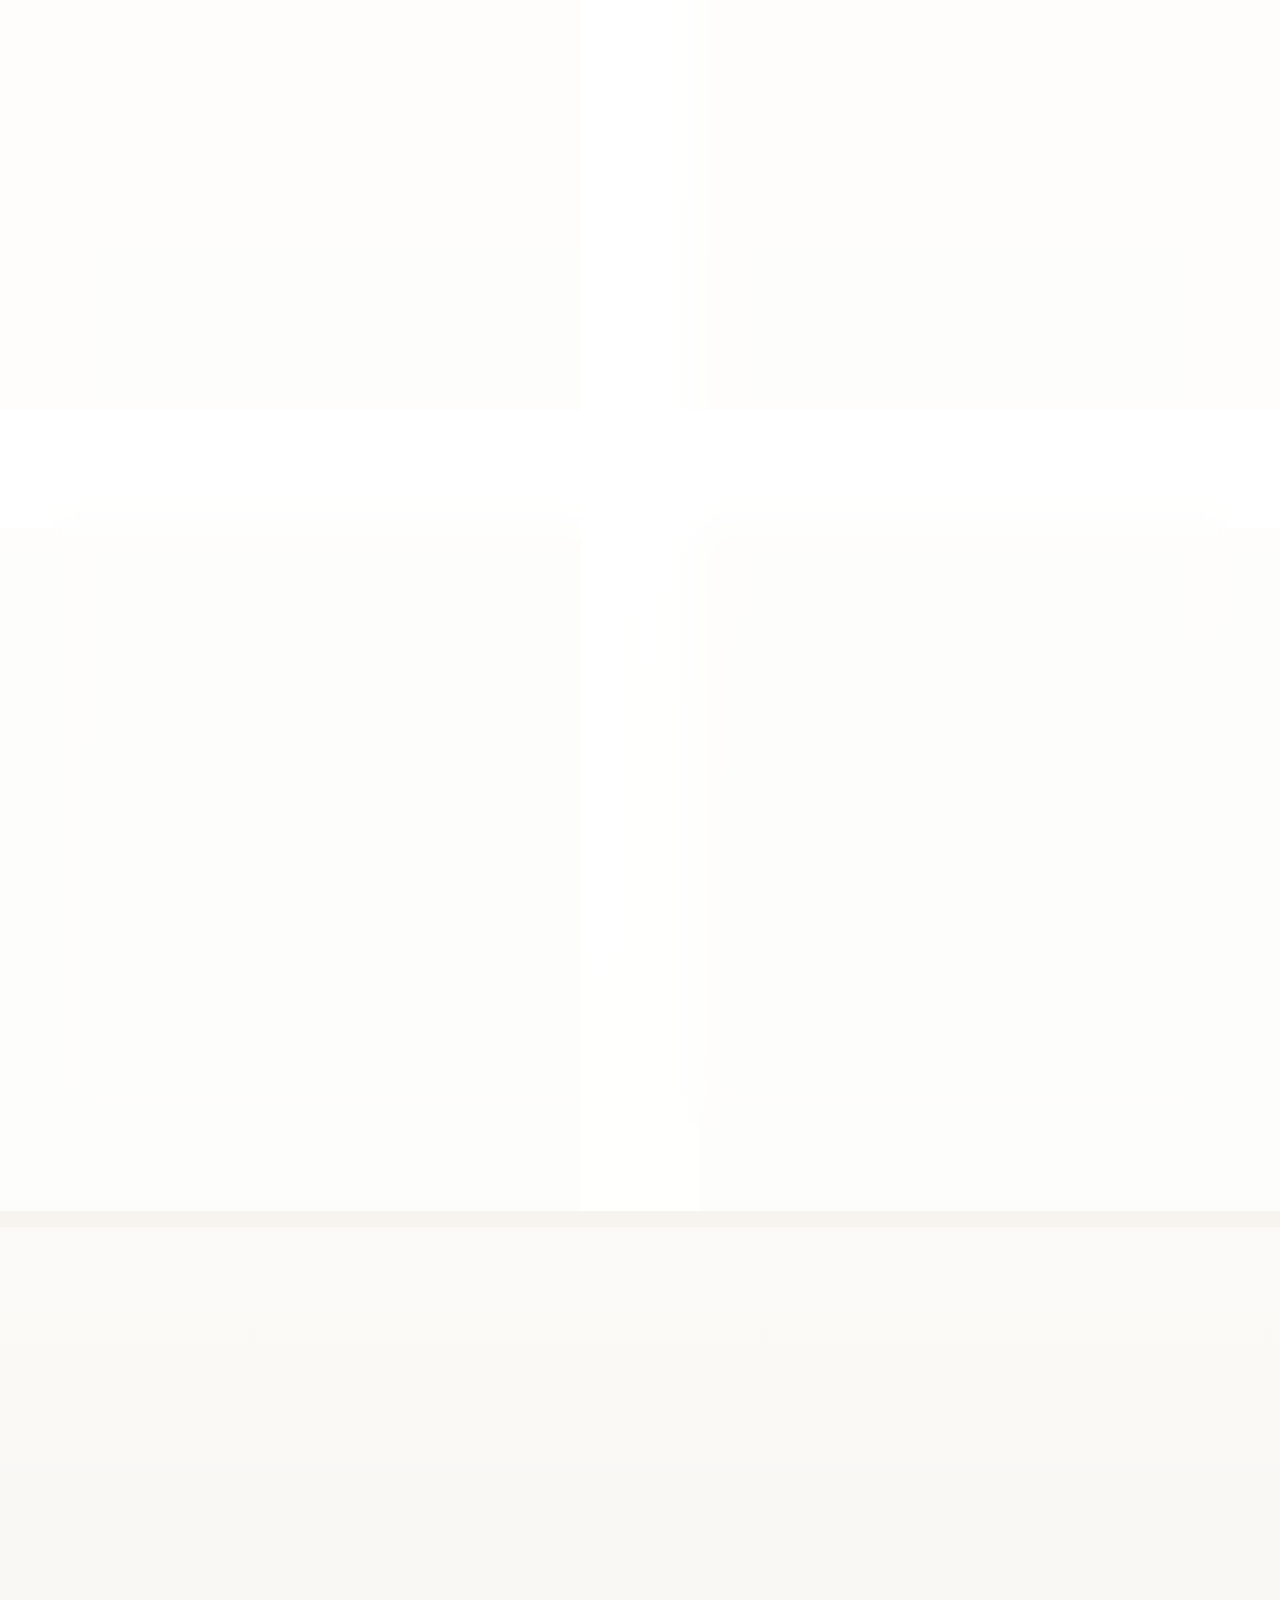
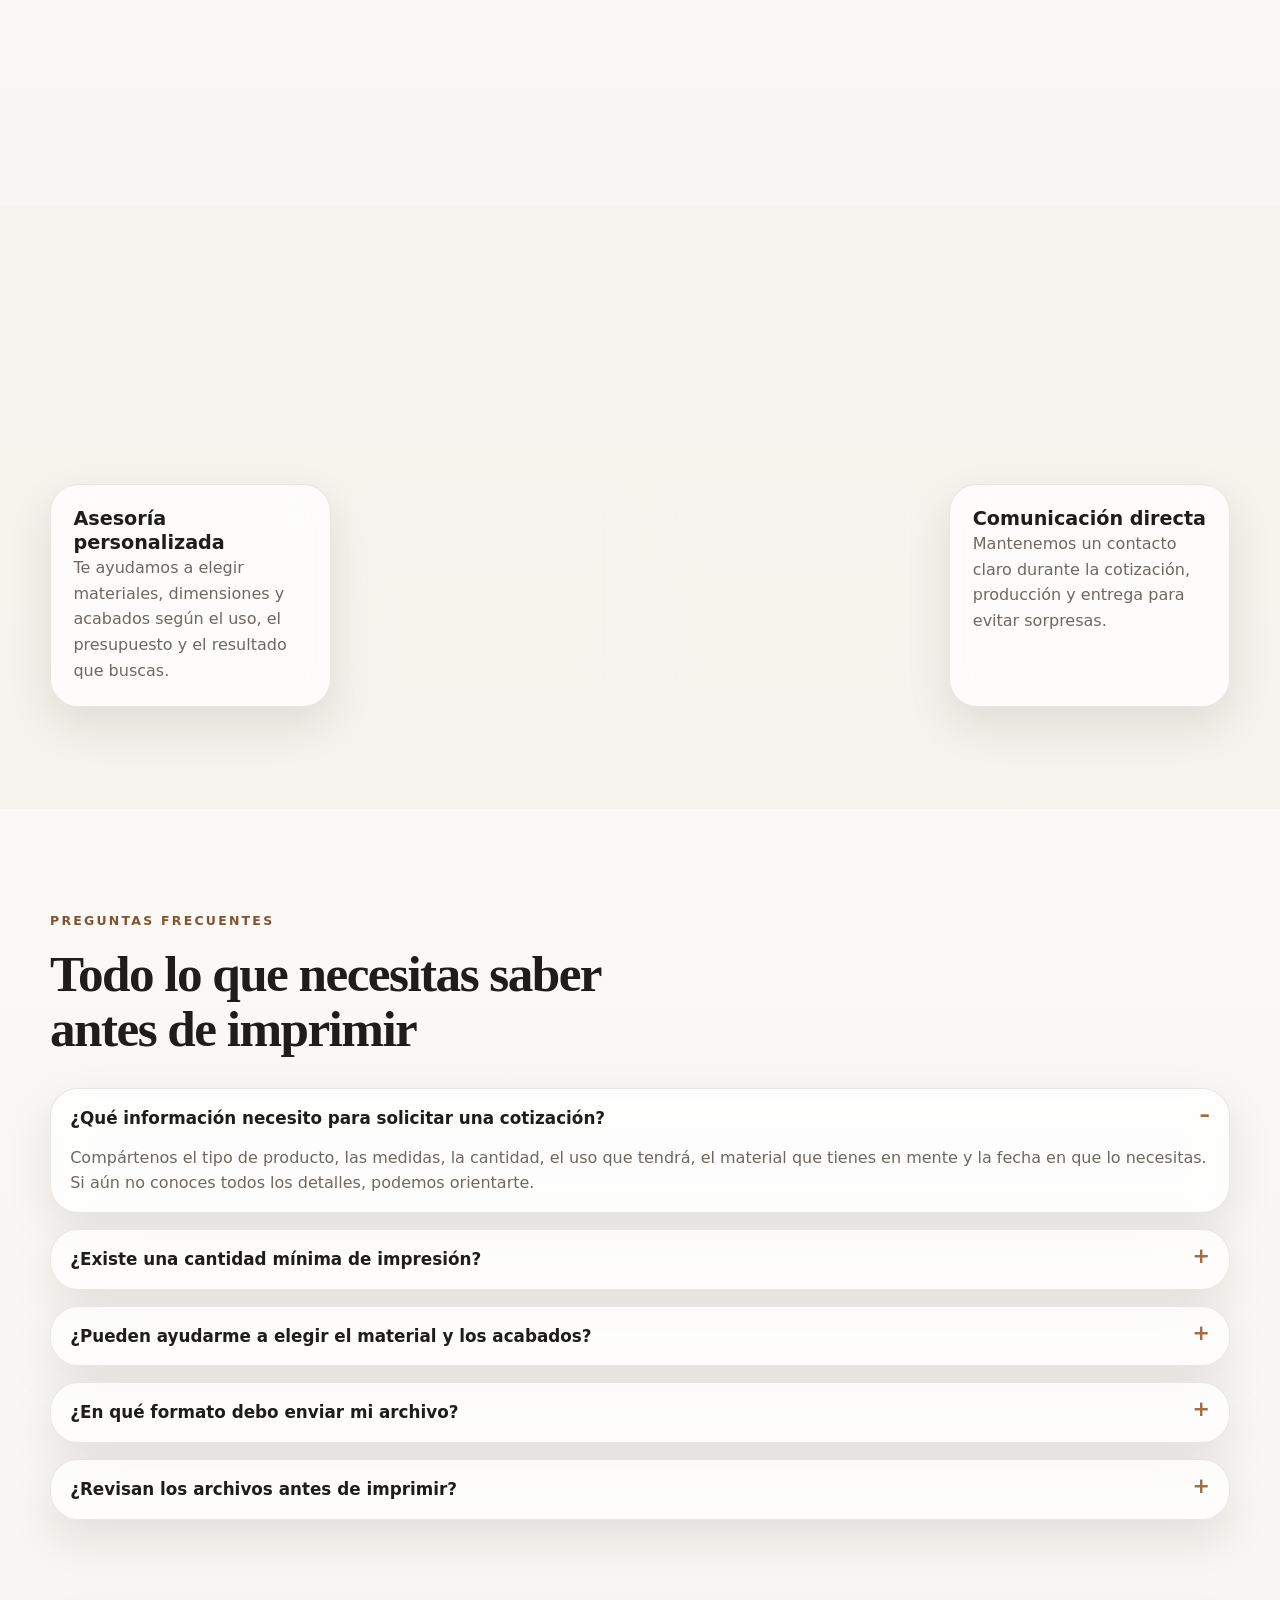
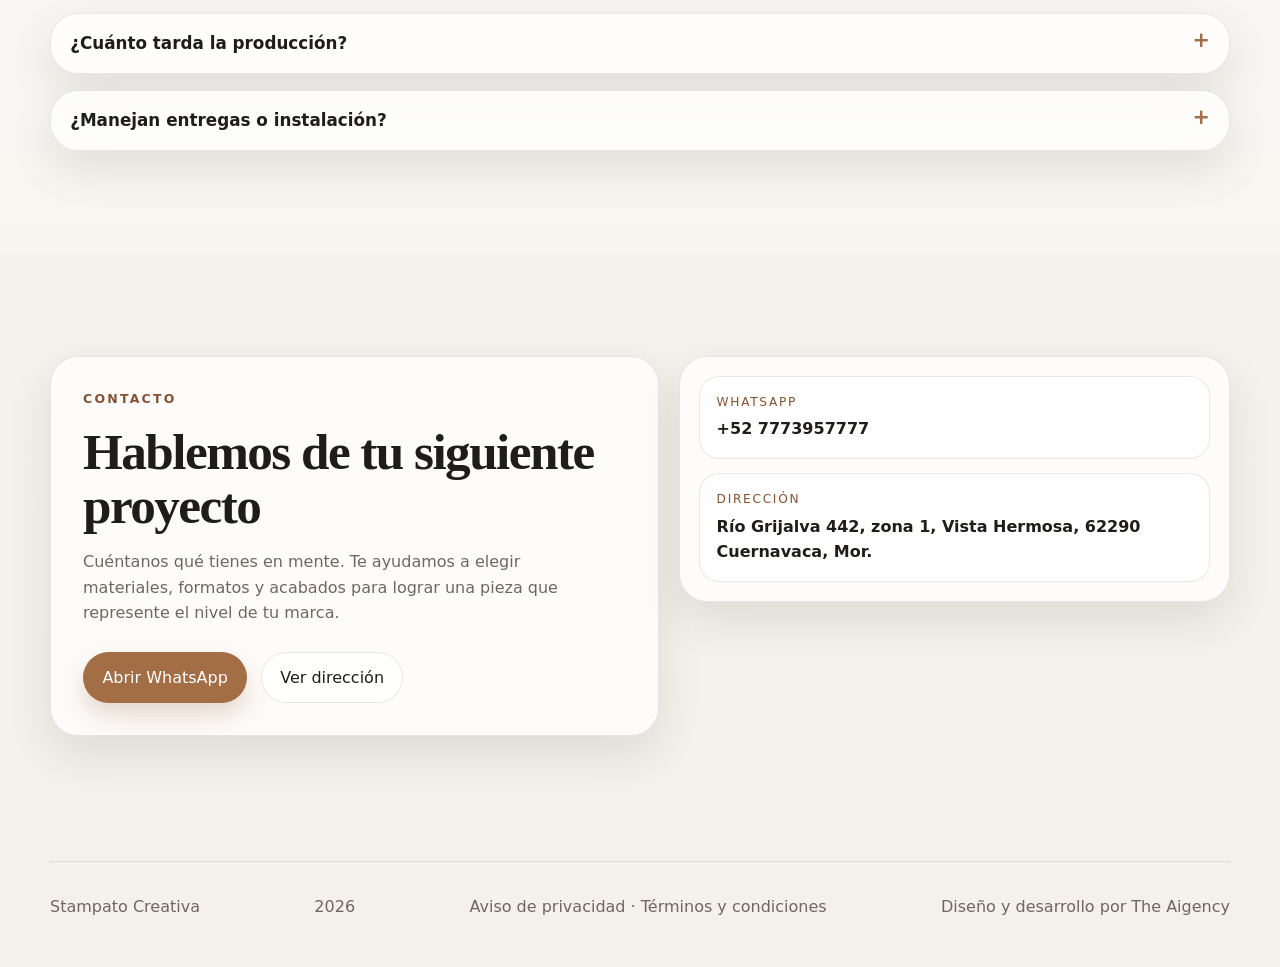
==== commit fe51afe5: "Mejora contenido visual y agrega página legal - Actualiza textos de servicios, galería, proceso, ven" ====
--- a/index.html
+++ b/index.html
@@ -128,6 +128,16 @@
     <div class="container footer__inner">
       <p data-footer-copy></p>
       <p class="footer__year" data-footer-year></p>
+
+      <p class="footer__legal">
+        <a href="legal.html#privacidad">Aviso de privacidad</a>
+        <span>·</span>
+        <a href="legal.html#terminos">Términos y condiciones</a>
+      </p>
+
+      <p class="footer__credit">
+        Diseño y desarrollo por The Aigency
+      </p>
     </div>
   </footer>
 
